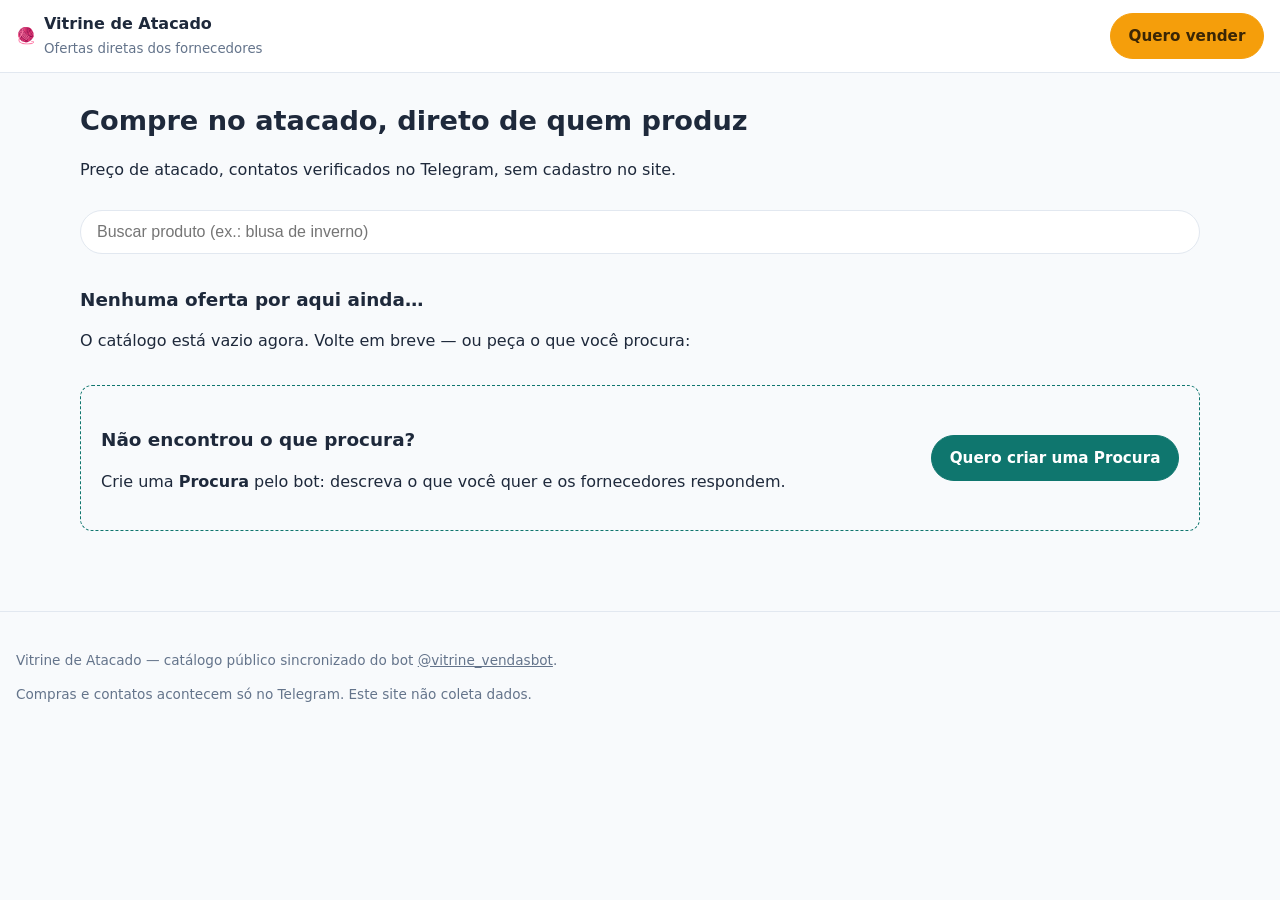
==== index.html @ 96c2c084 "vdv-vitrine: substitui site antigo pela Vitrine Web VDV (histórico antigo preservado)" ====
<!doctype html>
<html lang="pt-BR">
<head>
  <meta charset="utf-8">
  <meta name="viewport" content="width=device-width, initial-scale=1">
  <title>Vitrine de Atacado</title>
  <meta name="description" content="Vitrine pública de atacado: ofertas de malharia e confecção com preço de atacado, direto do fornecedor. Compre pelo Telegram.">
  <link rel="stylesheet" href="assets/css/vdv.css">
</head>
<body data-page="home">
  <header class="topbar">
    <div class="brand">
      <span class="logo" aria-hidden="true">🧶</span>
      <div>
        <strong>Vitrine de Atacado</strong>
        <small>Ofertas diretas dos fornecedores</small>
      </div>
    </div>
    <a class="btn btn-sell" data-deep-link="vender" href="#">Quero vender</a>
  </header>

  <main>
    <section class="hero">
      <h1>Compre no atacado, direto de quem produz</h1>
      <p>Preço de atacado, contatos verificados no Telegram, sem cadastro no site.</p>
      <div class="searchbar">
        <input id="search" type="search" placeholder="Buscar produto (ex.: blusa de inverno)"
               autocomplete="off" aria-label="Buscar produto">
      </div>
      <div id="categories" class="chips" aria-label="Categorias"></div>
    </section>

    <p id="status" class="status" role="status"></p>

    <section id="results" hidden>
      <h2 id="results-title">Resultado da busca</h2>
      <div id="results-grid" class="grid"></div>
      <button id="clear-search" class="btn btn-ghost" hidden>Limpar busca</button>
    </section>

    <section id="section-pronta">
      <h2>⚡ Pronta entrega</h2>
      <div class="grid" data-slot="pronta"></div>
    </section>

    <section id="section-novidades">
      <h2>Novidades</h2>
      <div class="grid" id="grid-recent"></div>
    </section>

    <section id="section-empty" hidden>
      <h2>Nenhuma oferta por aqui ainda…</h2>
      <p>O catálogo está vazio agora. Volte em breve — ou peça o que você procura:</p>
    </section>

    <section class="cta-procura">
      <div>
        <h2>Não encontrou o que procura?</h2>
        <p>Crie uma <strong>Procura</strong> pelo bot: descreva o que você quer e os fornecedores respondem.</p>
      </div>
      <a class="btn btn-primary" data-deep-link="procura" href="#">Quero criar uma Procura</a>
    </section>
  </main>

  <footer>
    <p>Vitrine de Atacado — catálogo público sincronizado do bot <a data-deep-link="home" href="#">@vitrine_vendasbot</a>.</p>
    <p>Compras e contatos acontecem só no Telegram. Este site não coleta dados.</p>
  </footer>

  <script src="assets/js/app.js"></script>
</body>
</html>
---- assets/css/vdv.css ----
/* Vitrine de Atacado — tokens e estilos (mobile-first, sem framework) */
:root {
  --vdv-primary: #0f766e;        /* teal profundo — atacado/malharia */
  --vdv-primary-dark: #115e59;
  --vdv-accent: #f59e0b;         /* âmbar — CTA vender/alerta */
  --vdv-bg: #f8fafc;
  --vdv-surface: #ffffff;
  --vdv-text: #1e293b;
  --vdv-text-muted: #64748b;
  --vdv-border: #e2e8f0;
  --vdv-danger: #b91c1c;
  --radius: 12px;
  --shadow: 0 1px 3px rgba(15, 23, 42, .08);
}
@media (prefers-color-scheme: dark) {
  :root {
    --vdv-bg: #0f172a;
    --vdv-surface: #1e293b;
    --vdv-text: #e2e8f0;
    --vdv-text-muted: #94a3b8;
    --vdv-border: #334155;
  }
}
* { box-sizing: border-box; }
body {
  margin: 0;
  font-family: system-ui, -apple-system, "Segoe UI", Roboto, sans-serif;
  background: var(--vdv-bg);
  color: var(--vdv-text);
  font-size: 16px;
  line-height: 1.5;
}

.topbar {
  display: flex; align-items: center; justify-content: space-between; gap: .5rem;
  padding: .75rem 1rem;
  background: var(--vdv-surface);
  border-bottom: 1px solid var(--vdv-border);
  position: sticky; top: 0; z-index: 10;
}
.brand { display: flex; align-items: center; gap: .5rem; }
.brand strong { display: block; font-size: 1rem; }
.brand small { color: var(--vdv-text-muted); }

main { max-width: 72rem; margin: 0 auto; padding: 1rem; }

h1 { font-size: 1.35rem; margin: .25rem 0; }
h2 { font-size: 1.15rem; margin: 1.25rem 0 .75rem; }

.searchbar input {
  width: 100%; box-sizing: border-box;
  padding: .75rem 1rem; font-size: 1rem;
  border: 1px solid var(--vdv-border); border-radius: 999px;
  background: var(--vdv-surface); color: inherit; margin-top: .75rem;
}

.chips { display: flex; flex-wrap: wrap; gap: .5rem; margin: .75rem 0; }
.chip {
  border: 1px solid var(--vdv-border); border-radius: 999px;
  padding: .3rem .8rem; font-size: .85rem; cursor: pointer;
  background: var(--vdv-surface); color: inherit;
}
.chip[aria-pressed="true"] { background: var(--vdv-primary); border-color: var(--vdv-primary); color: #fff; }

.status { color: var(--vdv-text-muted); }

.grid {
  display: grid; gap: 1rem;
  grid-template-columns: repeat(auto-fill, minmax(160px, 1fr));
}

.card {
  background: var(--vdv-surface); border: 1px solid var(--vdv-border);
  border-radius: var(--radius); overflow: hidden;
  display: flex; flex-direction: column; text-decoration: none; color: inherit;
}
.card img {
  width: 100%; aspect-ratio: 1 / 1; object-fit: cover; display: block;
  background: var(--vdv-bg);
}
.card-body { padding: .6rem .75rem .8rem; display: flex; flex-direction: column; gap: .25rem; flex: 1; }
.card-title { font-size: .92rem; font-weight: 600; margin: 0; }
.card-meta { font-size: .8rem; color: var(--vdv-text-muted); }
.card-price { font-size: 1.05rem; font-weight: 700; color: var(--vdv-primary); margin-top: auto; }
.badge {
  display: inline-block; border-radius: 6px; padding: .1rem .45rem;
  font-size: .72rem; font-weight: 600;
  background: #e0f2f1; color: var(--vdv-primary);
}
.badge-warn { background: #fef3c7; color: #92400e; }

.btn {
  display: inline-block; padding: .65rem 1.1rem; border-radius: 999px;
  font-weight: 600; font-size: .95rem; text-decoration: none; text-align: center;
  border: 1px solid var(--vdv-border); cursor: pointer; background: var(--vdv-surface);
  color: inherit;
}
.btn-primary { background: var(--vdv-primary); border-color: var(--vdv-primary); color: #fff; }
.btn-sell { background: var(--vdv-accent); border-color: var(--vdv-accent); color: #3b2605; }
.btn-ghost { background: transparent; }
.btn-cta {
  display: block; text-align: center; font-size: 1.05rem; padding: 1rem;
  margin-top: 1.25rem;
}

.hero { padding: .5rem 0 0; }

.cta-procura {
  margin: 2rem 0; padding: 1.25rem;
  border: 1px dashed var(--vdv-primary); border-radius: var(--radius);
  display: flex; flex-direction: column; gap: .75rem;
}

footer {
  padding: 1.5rem 1rem; color: var(--vdv-text-muted); font-size: .85rem;
  border-top: 1px solid var(--vdv-border); margin-top: 2rem;
}
footer a { color: inherit; }

/* Página de produto */
.prod-photo {
  width: 100%; max-width: 32rem; margin: 0 auto;
  border-radius: var(--radius); background: var(--vdv-surface);
  border: 1px solid var(--vdv-border);
  aspect-ratio: 1 / 1; object-fit: cover; display: block;
}
.prod-title { font-size: 1.3rem; margin: .75rem 0 .25rem; }
.prod-price { font-size: 1.6rem; font-weight: 800; color: var(--vdv-primary); margin: 0; }
.prod-facts { list-style: none; padding: 0; margin: .75rem 0; color: var(--vdv-text-muted); font-size: .92rem; }
.prod-facts li { margin: .2rem 0; }
.prod-desc { white-space: pre-wrap; }
.prod-seller { font-size: .9rem; color: var(--vdv-text-muted); margin: .25rem 0 0; }

@media (min-width: 720px) {
  .hero h1 { font-size: 1.7rem; }
  .cta-procura { flex-direction: row; align-items: center; justify-content: space-between; }
  .prod-photo { max-width: 26rem; }
}
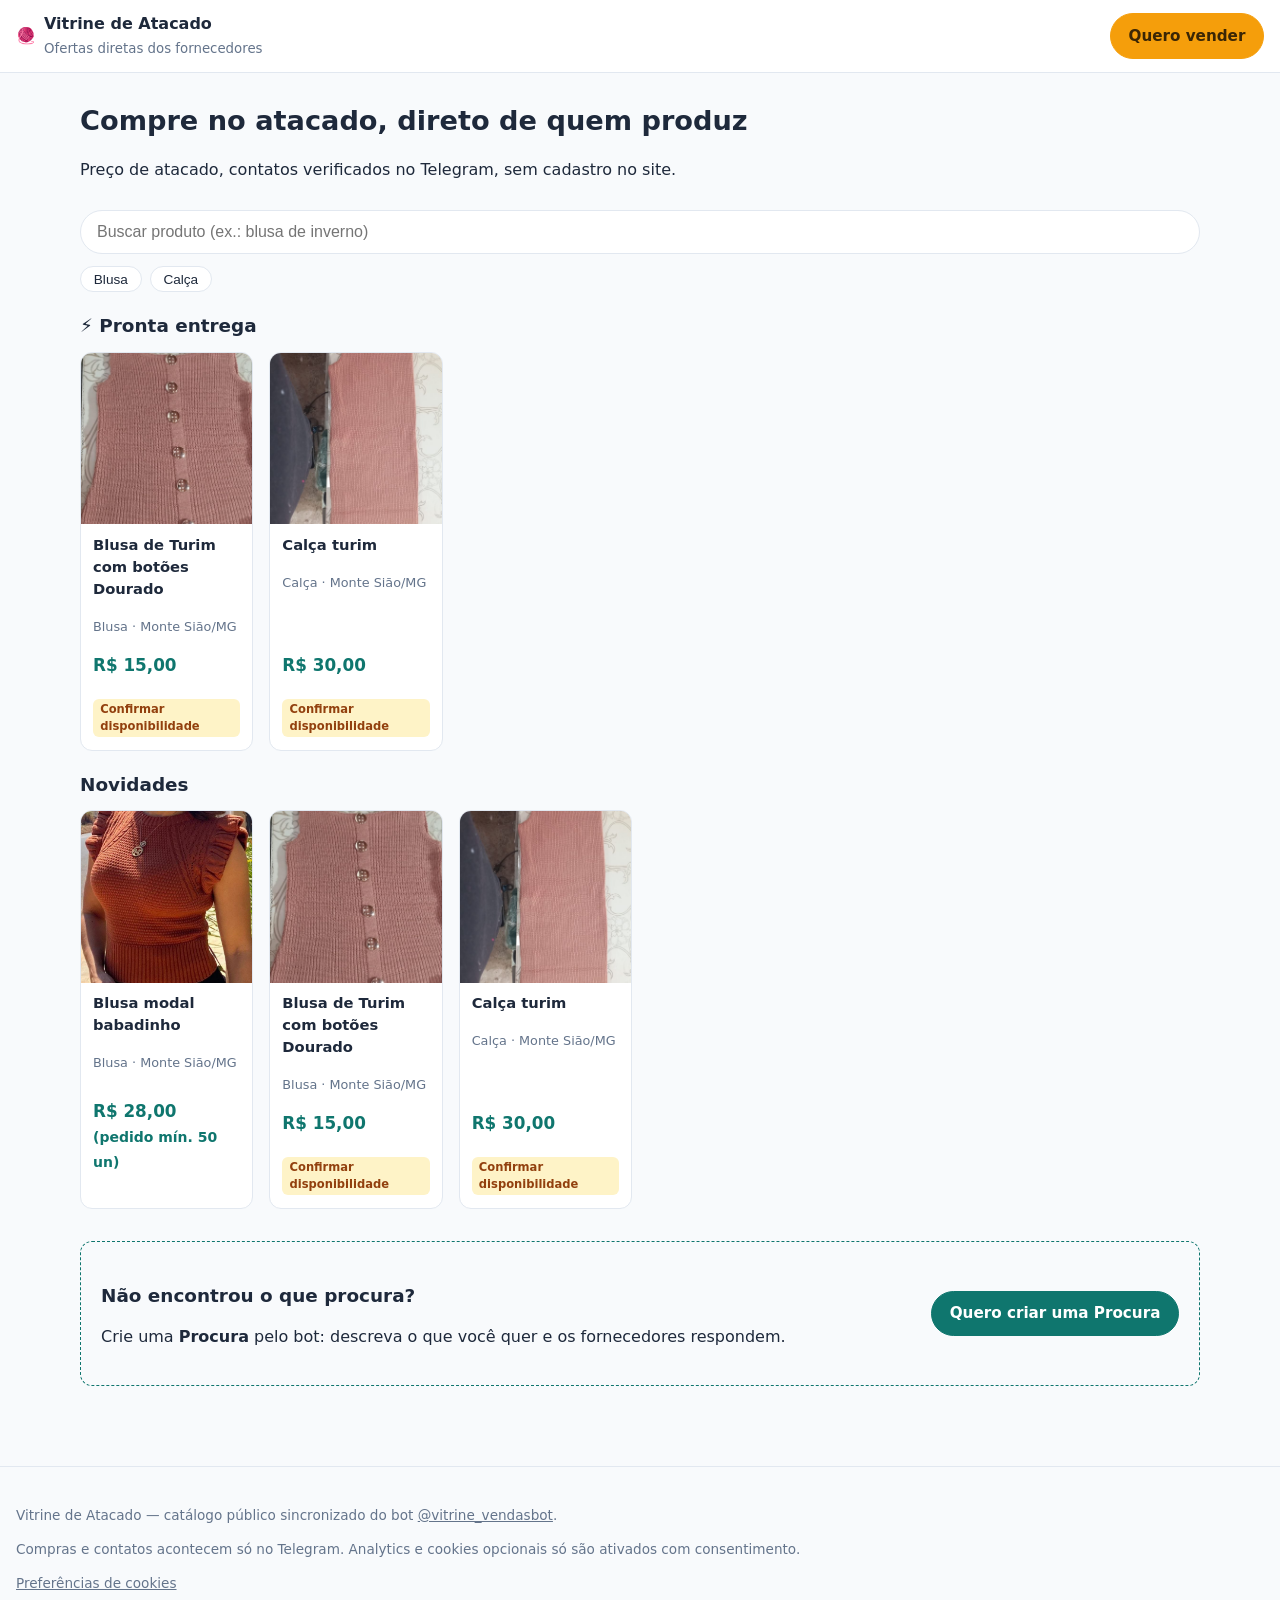
==== commit 76f09530: "vdv-vitrine: consentimento de cookies (TermsFeed) + Google Analytics G-P22B9BLHBR + eventos clique_t" ====
--- a/index.html
+++ b/index.html
@@ -5,6 +5,66 @@
   <meta name="viewport" content="width=device-width, initial-scale=1">
   <title>Vitrine de Atacado</title>
   <meta name="description" content="Vitrine pública de atacado: ofertas de malharia e confecção com preço de atacado, direto do fornecedor. Compre pelo Telegram.">
+  <meta name="robots" content="index,follow">
+  <script>
+    window.dataLayer = window.dataLayer || [];
+    function gtag(){ dataLayer.push(arguments); }
+
+    gtag('consent', 'default', {
+      'ad_storage': 'denied',
+      'ad_user_data': 'denied',
+      'ad_personalization': 'denied',
+      'analytics_storage': 'denied',
+      'wait_for_update': 500
+    });
+  </script>
+  <script async src="https://www.googletagmanager.com/gtag/js?id=G-P22B9BLHBR"></script>
+  <script>
+    gtag('js', new Date());
+    gtag('config', 'G-P22B9BLHBR', {
+      'anonymize_ip': true
+    });
+  </script>
+  <script
+    type="text/javascript"
+    src="https://www.termsfeed.com/public/cookie-consent/4.2.0/cookie-consent.js"
+    charset="UTF-8"></script>
+  <script type="text/javascript" charset="UTF-8">
+    document.addEventListener('DOMContentLoaded', function () {
+      if (!window.cookieconsent || !window.cookieconsent.run) return;
+      cookieconsent.run({
+        "notice_banner_type": "simple",
+        "consent_type": "express",
+        "palette": "dark",
+        "language": "pt",
+        "website_name": "VDV — Vitrine de Vendas",
+        "open_preferences_center_selector": "#open_preferences_center",
+        "page_load_consent_levels": ["strictly-necessary"],
+        "notice_banner_reject_button_hide": false,
+        "preferences_center_close_button_hide": false,
+        "page_refresh_confirmation_buttons": false,
+        "callbacks": {
+          "scripts_specific_loaded": function(level) {
+            switch(level) {
+              case 'tracking':
+                gtag('consent', 'update', {
+                  'analytics_storage': 'granted'
+                });
+                break;
+              case 'targeting':
+                gtag('consent', 'update', {
+                  'ad_storage': 'granted',
+                  'ad_user_data': 'granted',
+                  'ad_personalization': 'granted'
+                });
+                break;
+            }
+          }
+        },
+        "callbacks_force": true
+      });
+    });
+  </script>
   <link rel="stylesheet" href="assets/css/vdv.css">
 </head>
 <body data-page="home">
@@ -16,7 +76,7 @@
         <small>Ofertas diretas dos fornecedores</small>
       </div>
     </div>
-    <a class="btn btn-sell" data-deep-link="vender" href="#">Quero vender</a>
+    <a class="btn btn-sell" data-deep-link="vender" data-ga-origin="cta_topo_vender" href="#">Quero vender</a>
   </header>
 
   <main>
@@ -58,15 +118,19 @@
         <h2>Não encontrou o que procura?</h2>
         <p>Crie uma <strong>Procura</strong> pelo bot: descreva o que você quer e os fornecedores respondem.</p>
       </div>
-      <a class="btn btn-primary" data-deep-link="procura" href="#">Quero criar uma Procura</a>
+      <a class="btn btn-primary" data-deep-link="procura" data-ga-origin="cta_home_procura" href="#">Quero criar uma Procura</a>
     </section>
   </main>
 
   <footer>
-    <p>Vitrine de Atacado — catálogo público sincronizado do bot <a data-deep-link="home" href="#">@vitrine_vendasbot</a>.</p>
-    <p>Compras e contatos acontecem só no Telegram. Este site não coleta dados.</p>
+    <p>Vitrine de Atacado — catálogo público sincronizado do bot <a data-deep-link="home" data-ga-origin="rodape_bot" href="#">@vitrine_vendasbot</a>.</p>
+    <p>Compras e contatos acontecem só no Telegram. Analytics e cookies opcionais só são ativados com consentimento.</p>
+    <p><a href="#" id="open_preferences_center">Preferências de cookies</a></p>
   </footer>
 
   <script src="assets/js/app.js"></script>
+  <noscript>
+    Gerenciamento de consentimento de cookies por <a href="https://www.termsfeed.com/">TermsFeed</a>.
+  </noscript>
 </body>
-</html>+</html>
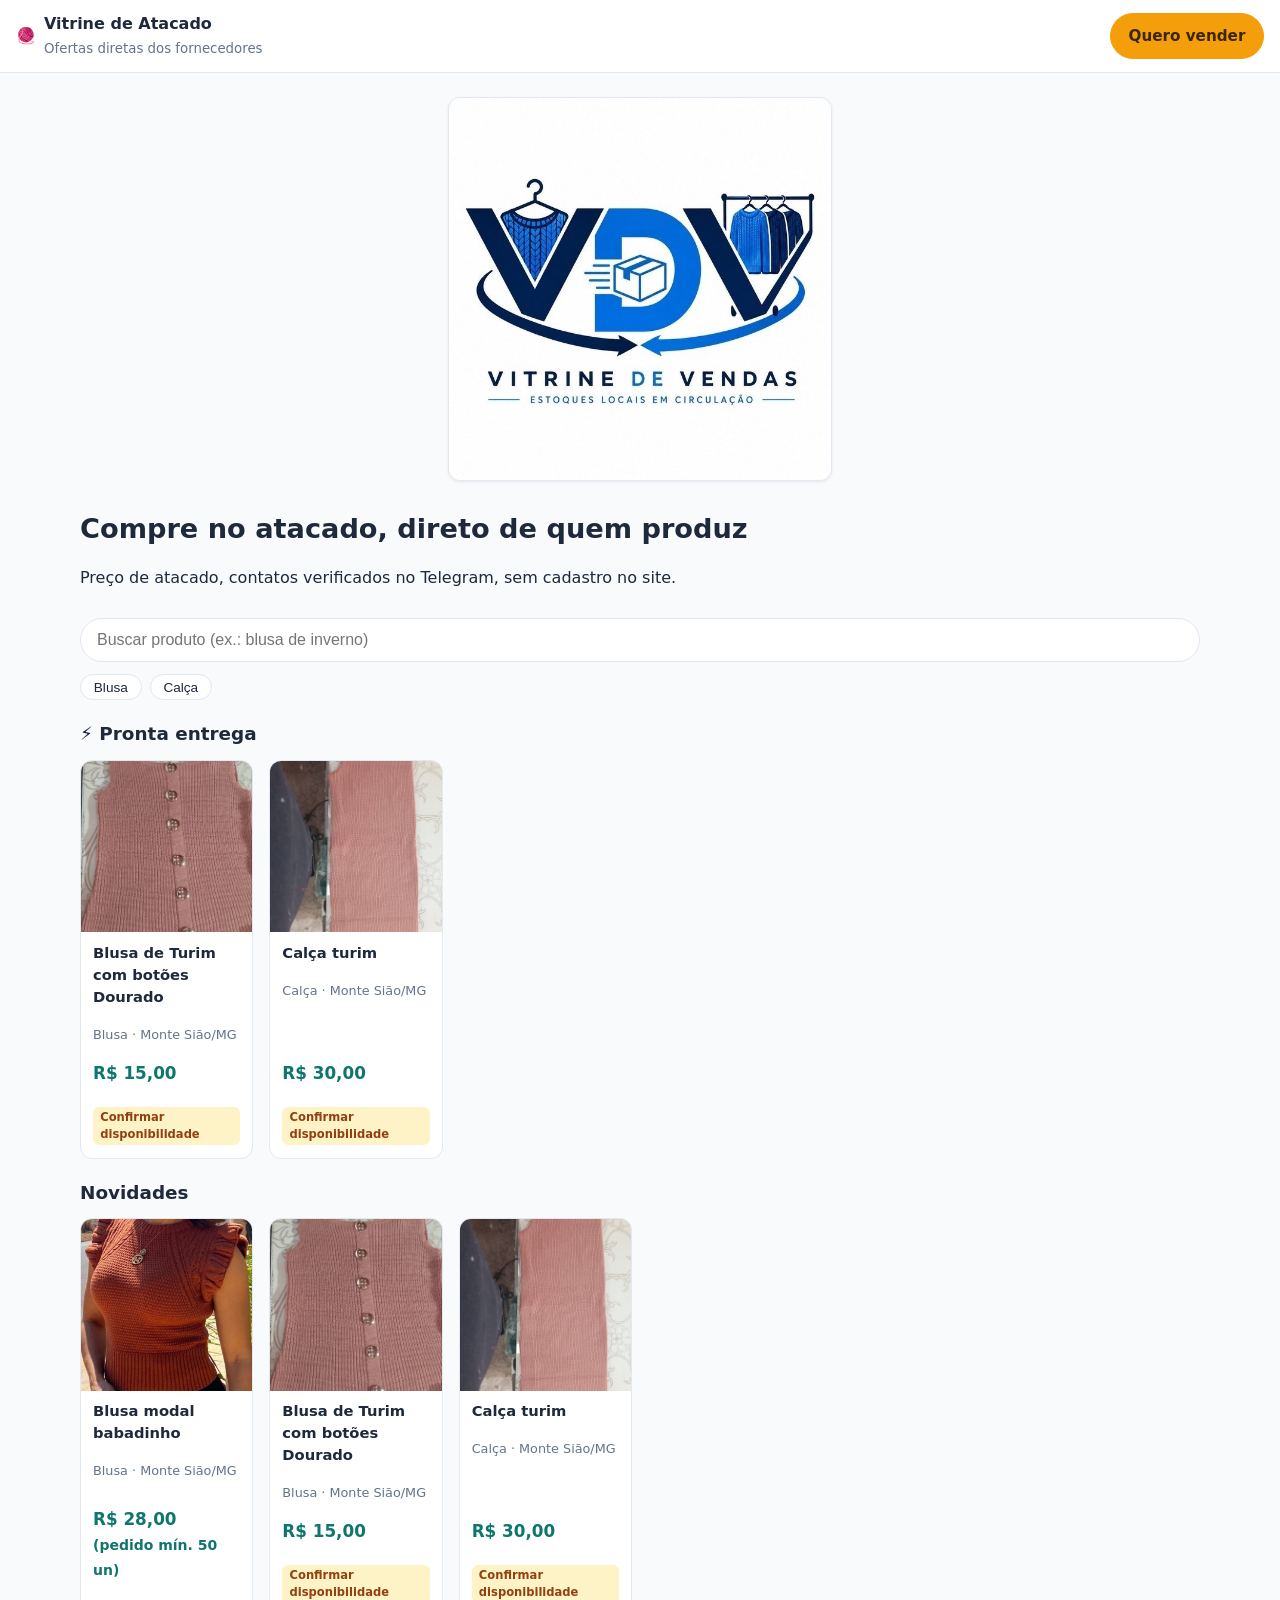
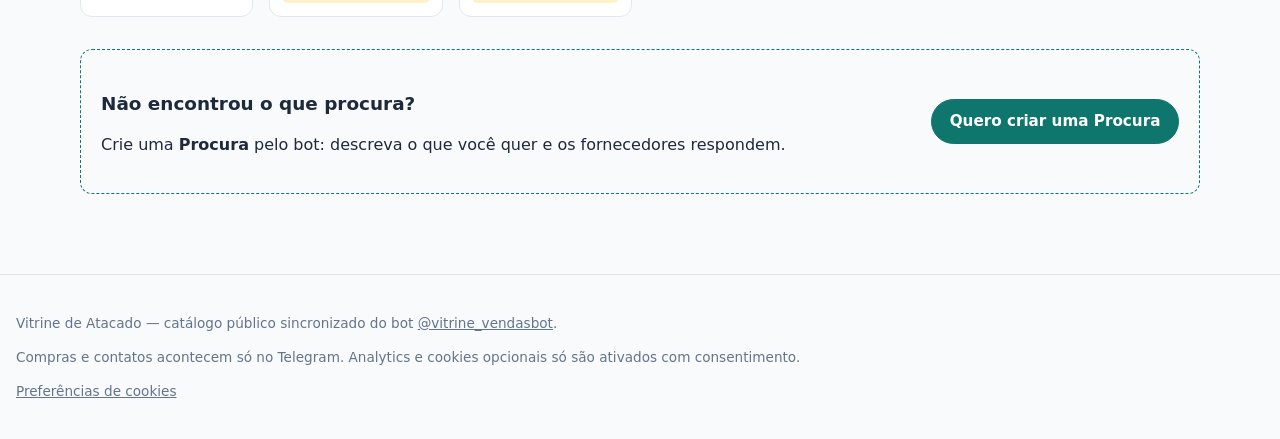
==== commit d44fbfa0: "vdv: banner responsivo da arte oficial + preview de compartilhamento (VDV-20260831-05) Banner da hom" ====
--- a/index.html
+++ b/index.html
@@ -6,6 +6,14 @@
   <title>Vitrine de Atacado</title>
   <meta name="description" content="Vitrine pública de atacado: ofertas de malharia e confecção com preço de atacado, direto do fornecedor. Compre pelo Telegram.">
   <meta name="robots" content="index,follow">
+  <meta property="og:type" content="website">
+  <meta property="og:site_name" content="VDV — Vitrine de Vendas">
+  <meta property="og:url" content="https://alisonlimao.github.io/_vendas_/">
+  <meta property="og:image" content="https://alisonlimao.github.io/_vendas_/assets/vdv-banner-share-1200x630.jpg">
+  <meta property="og:image:width" content="1200">
+  <meta property="og:image:height" content="630">
+  <meta property="og:image:alt" content="VDV — Vitrine de Vendas. Estoques locais em circulação.">
+  <meta name="twitter:card" content="summary_large_image">
   <script>
     window.dataLayer = window.dataLayer || [];
     function gtag(){ dataLayer.push(arguments); }
@@ -80,6 +88,11 @@
   </header>
 
   <main>
+    <!-- Banner da arte oficial do VDV (VDV-20260831-05) -->
+    <section class="hero-banner">
+      <img src="assets/vdv-banner.jpg" alt="VDV — Vitrine de Vendas. Estoques locais em circulação" width="664" height="643">
+    </section>
+
     <section class="hero">
       <h1>Compre no atacado, direto de quem produz</h1>
       <p>Preço de atacado, contatos verificados no Telegram, sem cadastro no site.</p>
--- a/assets/css/vdv.css
+++ b/assets/css/vdv.css
@@ -105,6 +105,15 @@
 
 .hero { padding: .5rem 0 0; }
 
+/* Banner da arte oficial (VDV-20260831-05) — responsivo; fundo branco vira
+   card no tema escuro (a arte tem fundo claro). */
+.hero-banner { display: flex; justify-content: center; margin: .5rem 0 1rem; }
+.hero-banner img {
+  width: 100%; max-width: 24rem; height: auto;
+  border-radius: var(--radius); background: #fff;
+  border: 1px solid var(--vdv-border); box-shadow: var(--shadow);
+}
+
 .cta-procura {
   margin: 2rem 0; padding: 1.25rem;
   border: 1px dashed var(--vdv-primary); border-radius: var(--radius);
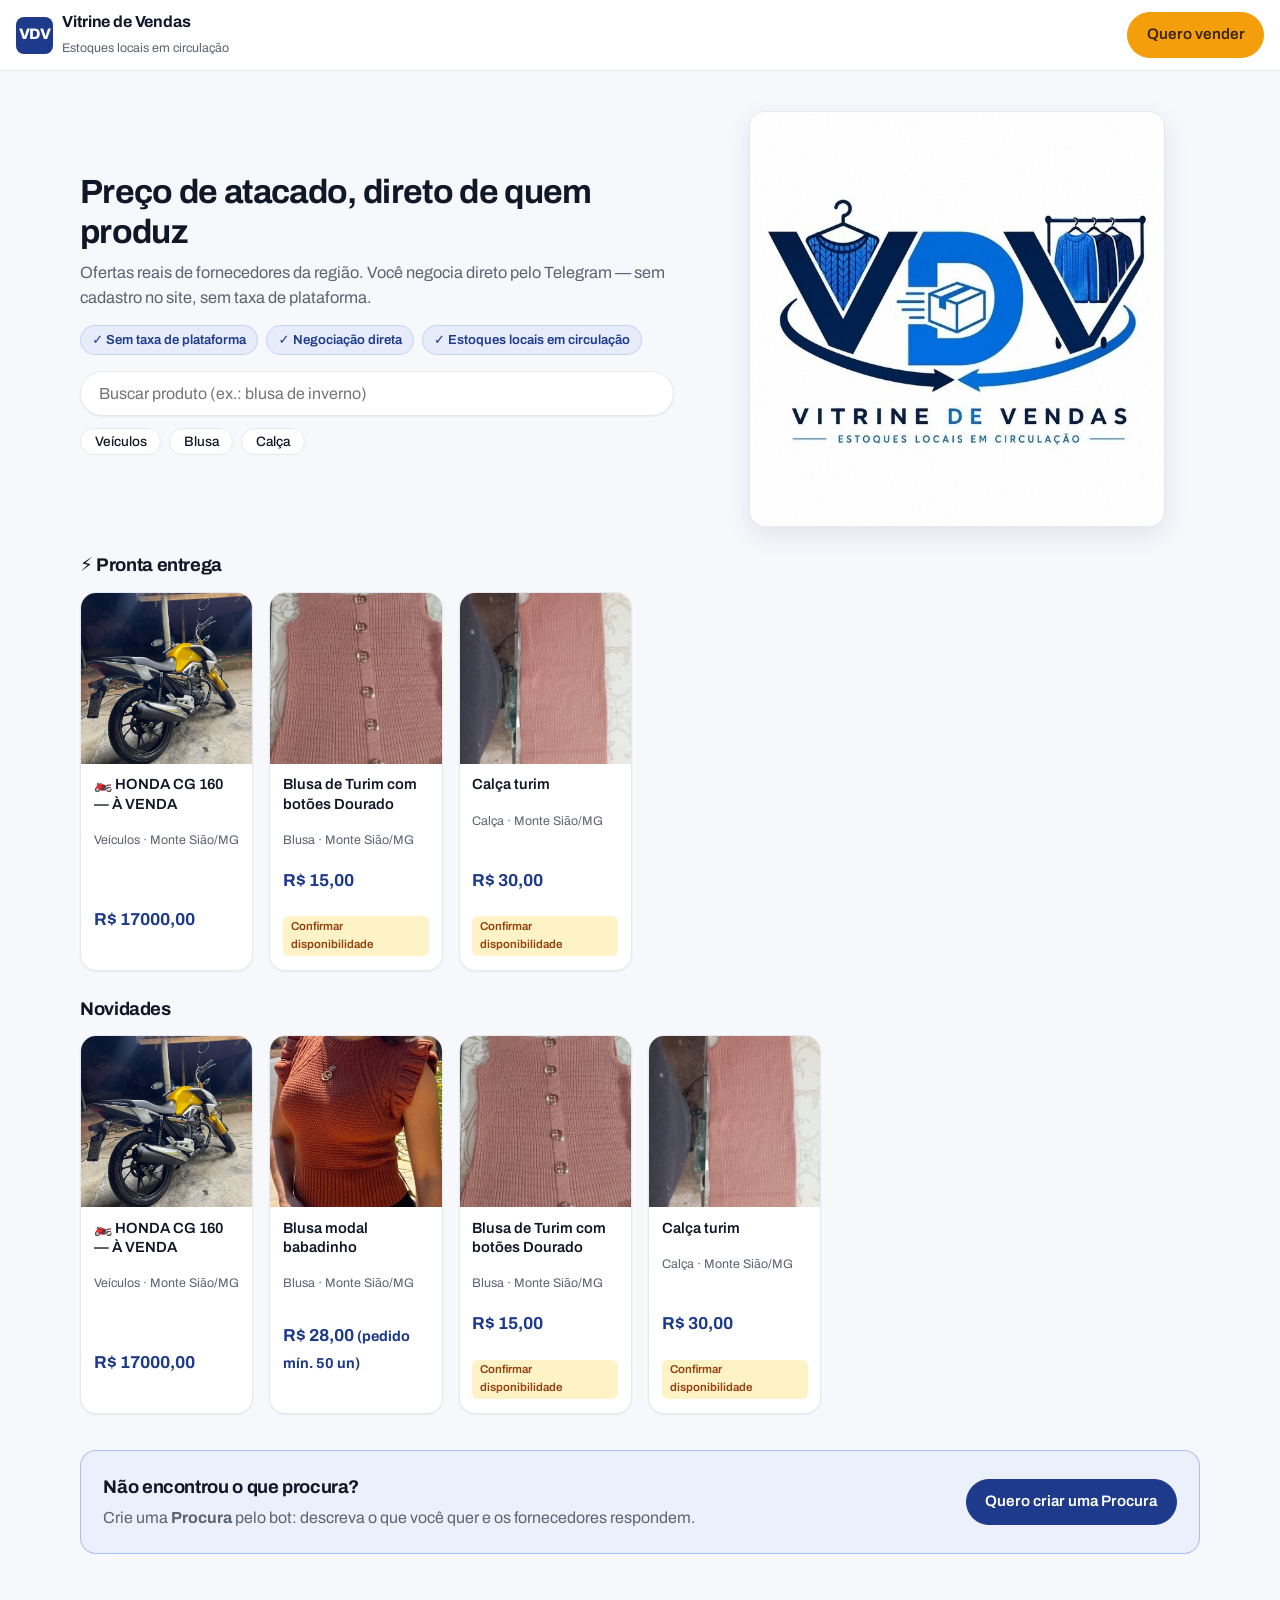
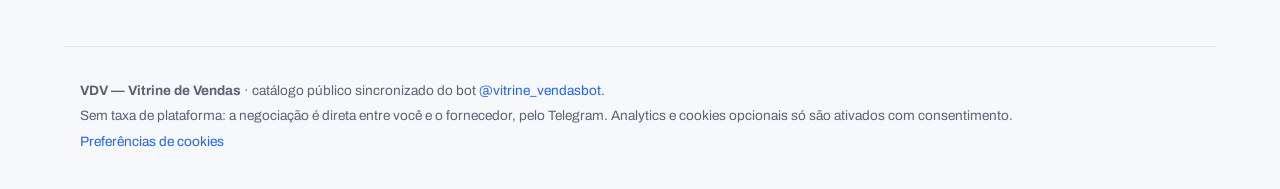
==== commit d186f90f: "catálogo: 4 produto(s) — 2026-09-02 00:05 UTC" ====
--- a/index.html
+++ b/index.html
@@ -17,6 +17,18 @@
   <script>
     window.dataLayer = window.dataLayer || [];
     function gtag(){ dataLayer.push(arguments); }
+    function vdvGrantAnalyticsAndTrackPage() {
+      gtag('consent', 'update', {
+        'analytics_storage': 'granted'
+      });
+      if (window.__vdvAnalyticsPageTrackedAfterConsent) return;
+      window.__vdvAnalyticsPageTrackedAfterConsent = true;
+      gtag('event', 'page_view', {
+        page_title: document.title,
+        page_location: window.location.href,
+        page_path: window.location.pathname + window.location.search
+      });
+    }
 
     gtag('consent', 'default', {
       'ad_storage': 'denied',
@@ -55,9 +67,7 @@
           "scripts_specific_loaded": function(level) {
             switch(level) {
               case 'tracking':
-                gtag('consent', 'update', {
-                  'analytics_storage': 'granted'
-                });
+                vdvGrantAnalyticsAndTrackPage();
                 break;
               case 'targeting':
                 gtag('consent', 'update', {
@@ -78,29 +88,35 @@
 <body data-page="home">
   <header class="topbar">
     <div class="brand">
-      <span class="logo" aria-hidden="true">🧶</span>
+      <span class="logo" aria-hidden="true">VDV</span>
       <div>
-        <strong>Vitrine de Atacado</strong>
-        <small>Ofertas diretas dos fornecedores</small>
+        <strong>Vitrine de Vendas</strong>
+        <small>Estoques locais em circulação</small>
       </div>
     </div>
     <a class="btn btn-sell" data-deep-link="vender" data-ga-origin="cta_topo_vender" href="#">Quero vender</a>
   </header>
 
   <main>
-    <!-- Banner da arte oficial do VDV (VDV-20260831-05) -->
-    <section class="hero-banner">
-      <img src="assets/vdv-banner.jpg" alt="VDV — Vitrine de Vendas. Estoques locais em circulação" width="664" height="643">
-    </section>
-
     <section class="hero">
-      <h1>Compre no atacado, direto de quem produz</h1>
-      <p>Preço de atacado, contatos verificados no Telegram, sem cadastro no site.</p>
-      <div class="searchbar">
-        <input id="search" type="search" placeholder="Buscar produto (ex.: blusa de inverno)"
-               autocomplete="off" aria-label="Buscar produto">
+      <div class="hero-copy">
+        <h1>Preço de atacado, direto de quem produz</h1>
+        <p>Ofertas reais de fornecedores da região. Você negocia direto pelo Telegram — sem cadastro no site, sem taxa de plataforma.</p>
+        <ul class="trust-row" aria-label="Por que confiar">
+          <li>✓ Sem taxa de plataforma</li>
+          <li>✓ Negociação direta</li>
+          <li>✓ Estoques locais em circulação</li>
+        </ul>
+        <div class="searchbar">
+          <input id="search" type="search" placeholder="Buscar produto (ex.: blusa de inverno)"
+                 autocomplete="off" aria-label="Buscar produto">
+        </div>
+        <div id="categories" class="chips" aria-label="Categorias"></div>
       </div>
-      <div id="categories" class="chips" aria-label="Categorias"></div>
+      <!-- Banner da arte oficial do VDV (VDV-20260831-05) -->
+      <div class="hero-banner">
+        <img src="assets/vdv-banner.jpg" alt="VDV — Vitrine de Vendas. Estoques locais em circulação" width="664" height="643">
+      </div>
     </section>
 
     <p id="status" class="status" role="status"></p>
@@ -136,8 +152,8 @@
   </main>
 
   <footer>
-    <p>Vitrine de Atacado — catálogo público sincronizado do bot <a data-deep-link="home" data-ga-origin="rodape_bot" href="#">@vitrine_vendasbot</a>.</p>
-    <p>Compras e contatos acontecem só no Telegram. Analytics e cookies opcionais só são ativados com consentimento.</p>
+    <p><strong>VDV — Vitrine de Vendas</strong> · catálogo público sincronizado do bot <a data-deep-link="home" data-ga-origin="rodape_bot" href="#">@vitrine_vendasbot</a>.</p>
+    <p>Sem taxa de plataforma: a negociação é direta entre você e o fornecedor, pelo Telegram. Analytics e cookies opcionais só são ativados com consentimento.</p>
     <p><a href="#" id="open_preferences_center">Preferências de cookies</a></p>
   </footer>
 
--- a/assets/css/vdv.css
+++ b/assets/css/vdv.css
@@ -1,69 +1,132 @@
-/* Vitrine de Atacado — tokens e estilos (mobile-first, sem framework) */
+/* VDV — Vitrine de Vendas — identidade visual (mobile-first, sem framework)
+ * Paleta: azul da marca oficial VDV (marinho + azul real) — redesign VDV-20260901-07.
+ * Tipografia: Archivo (variable, self-hosted, licença OFL em assets/fonts/OFL.txt). */
+
+@font-face {
+  font-family: "Archivo";
+  font-style: normal;
+  font-weight: 100 900;
+  font-display: swap;
+  src: url("../fonts/archivo-var.woff2") format("woff2");
+}
+
 :root {
-  --vdv-primary: #0f766e;        /* teal profundo — atacado/malharia */
-  --vdv-primary-dark: #115e59;
-  --vdv-accent: #f59e0b;         /* âmbar — CTA vender/alerta */
-  --vdv-bg: #f8fafc;
+  --vdv-primary: #1e3a8a;        /* marinho da logo VDV */
+  --vdv-primary-dark: #172554;
+  --vdv-accent: #2563eb;         /* azul real — links e detalhes */
+  --vdv-cta: #f59e0b;            /* âmbar — só no CTA "Quero vender" */
+  --vdv-bg: #f7f8fb;
   --vdv-surface: #ffffff;
-  --vdv-text: #1e293b;
-  --vdv-text-muted: #64748b;
-  --vdv-border: #e2e8f0;
+  --vdv-text: #101828;
+  --vdv-text-muted: #5b6472;
+  --vdv-border: #e5e9f0;
   --vdv-danger: #b91c1c;
-  --radius: 12px;
-  --shadow: 0 1px 3px rgba(15, 23, 42, .08);
+  --radius: 10px;
+  --radius-lg: 16px;
+  --shadow: 0 1px 2px rgba(16, 24, 40, .06);
+  --shadow-lift: 0 8px 24px rgba(30, 58, 138, .10);
+  --space: 1rem;
+  --font: "Archivo", system-ui, -apple-system, "Segoe UI", Roboto, sans-serif;
 }
 @media (prefers-color-scheme: dark) {
   :root {
-    --vdv-bg: #0f172a;
-    --vdv-surface: #1e293b;
-    --vdv-text: #e2e8f0;
+    --vdv-bg: #0b1120;
+    --vdv-surface: #151d31;
+    --vdv-text: #e5e9f0;
     --vdv-text-muted: #94a3b8;
-    --vdv-border: #334155;
+    --vdv-border: #2a3550;
   }
 }
 * { box-sizing: border-box; }
 body {
   margin: 0;
-  font-family: system-ui, -apple-system, "Segoe UI", Roboto, sans-serif;
+  font-family: var(--font);
   background: var(--vdv-bg);
   color: var(--vdv-text);
   font-size: 16px;
-  line-height: 1.5;
-}
-
+  line-height: 1.55;
+  -webkit-font-smoothing: antialiased;
+}
+
+h1, h2 { font-weight: 700; letter-spacing: -0.02em; }
+
+/* ------------------------------------------------------------------ topbar */
 .topbar {
   display: flex; align-items: center; justify-content: space-between; gap: .5rem;
-  padding: .75rem 1rem;
+  padding: .65rem 1rem;
   background: var(--vdv-surface);
   border-bottom: 1px solid var(--vdv-border);
   position: sticky; top: 0; z-index: 10;
 }
-.brand { display: flex; align-items: center; gap: .5rem; }
-.brand strong { display: block; font-size: 1rem; }
-.brand small { color: var(--vdv-text-muted); }
+.brand { display: flex; align-items: center; gap: .6rem; min-width: 0; }
+.logo {
+  display: inline-flex; align-items: center; justify-content: center;
+  width: 2.3rem; height: 2.3rem; border-radius: 8px;
+  background: var(--vdv-primary); color: #fff;
+  font-weight: 800; font-size: .95rem; letter-spacing: -0.03em;
+}
+.brand strong { display: block; font-size: 1rem; font-weight: 700; letter-spacing: -0.01em; }
+.brand small { color: var(--vdv-text-muted); font-size: .78rem; }
 
 main { max-width: 72rem; margin: 0 auto; padding: 1rem; }
 
-h1 { font-size: 1.35rem; margin: .25rem 0; }
-h2 { font-size: 1.15rem; margin: 1.25rem 0 .75rem; }
+h1 { font-size: 1.5rem; margin: .25rem 0; }
+h2 { font-size: 1.15rem; margin: 1.5rem 0 .75rem; }
+
+/* -------------------------------------------------------------------- hero */
+.hero {
+  display: flex; flex-direction: column; gap: 1.25rem;
+  padding: .75rem 0 0;
+}
+.hero-copy h1 { font-size: 1.7rem; line-height: 1.2; margin: 0 0 .5rem; }
+.hero-copy > p { color: var(--vdv-text-muted); margin: 0 0 .9rem; font-size: 1.02rem; }
+.trust-row {
+  display: flex; flex-wrap: wrap; gap: .45rem .5rem;
+  margin: 0 0 .25rem; padding: 0; list-style: none;
+}
+.trust-row li {
+  display: inline-flex; align-items: center; gap: .3rem;
+  font-size: .82rem; font-weight: 600; color: var(--vdv-primary);
+  background: rgba(37, 99, 235, .08);
+  border: 1px solid rgba(37, 99, 235, .18);
+  border-radius: 999px; padding: .25rem .7rem;
+}
+@media (prefers-color-scheme: dark) {
+  .trust-row li { color: #93b4f8; background: rgba(37, 99, 235, .14); border-color: rgba(37, 99, 235, .35); }
+}
+
+/* Banner da arte oficial (VDV-20260831-05) — card com moldura coerente. */
+.hero-banner { display: flex; justify-content: center; margin: 0; }
+.hero-banner img {
+  width: 100%; max-width: 22rem; height: auto;
+  border-radius: var(--radius-lg); background: #fff;
+  border: 1px solid var(--vdv-border); box-shadow: var(--shadow-lift);
+}
 
 .searchbar input {
   width: 100%; box-sizing: border-box;
-  padding: .75rem 1rem; font-size: 1rem;
+  padding: .8rem 1.1rem; font-size: 1rem; font-family: inherit;
   border: 1px solid var(--vdv-border); border-radius: 999px;
   background: var(--vdv-surface); color: inherit; margin-top: .75rem;
-}
+  box-shadow: var(--shadow);
+}
+.searchbar input:focus { outline: 2px solid var(--vdv-accent); outline-offset: 1px; }
 
 .chips { display: flex; flex-wrap: wrap; gap: .5rem; margin: .75rem 0; }
 .chip {
   border: 1px solid var(--vdv-border); border-radius: 999px;
-  padding: .3rem .8rem; font-size: .85rem; cursor: pointer;
-  background: var(--vdv-surface); color: inherit;
-}
+  padding: .32rem .85rem; font-size: .85rem; font-weight: 500; cursor: pointer;
+  background: var(--vdv-surface); color: inherit; font-family: inherit;
+  transition: border-color .15s, background .15s;
+}
+.chip:hover { border-color: var(--vdv-accent); }
 .chip[aria-pressed="true"] { background: var(--vdv-primary); border-color: var(--vdv-primary); color: #fff; }
 
+:is(a, button, input, .chip):focus-visible { outline: 2px solid var(--vdv-accent); outline-offset: 2px; }
+
 .status { color: var(--vdv-text-muted); }
 
+/* -------------------------------------------------------------------- grid */
 .grid {
   display: grid; gap: 1rem;
   grid-template-columns: repeat(auto-fill, minmax(160px, 1fr));
@@ -71,77 +134,116 @@
 
 .card {
   background: var(--vdv-surface); border: 1px solid var(--vdv-border);
-  border-radius: var(--radius); overflow: hidden;
+  border-radius: var(--radius-lg); overflow: hidden;
   display: flex; flex-direction: column; text-decoration: none; color: inherit;
-}
+  box-shadow: var(--shadow);
+  transition: transform .15s ease, box-shadow .15s ease;
+}
+.card:hover { transform: translateY(-2px); box-shadow: var(--shadow-lift); }
 .card img {
   width: 100%; aspect-ratio: 1 / 1; object-fit: cover; display: block;
   background: var(--vdv-bg);
 }
-.card-body { padding: .6rem .75rem .8rem; display: flex; flex-direction: column; gap: .25rem; flex: 1; }
-.card-title { font-size: .92rem; font-weight: 600; margin: 0; }
-.card-meta { font-size: .8rem; color: var(--vdv-text-muted); }
-.card-price { font-size: 1.05rem; font-weight: 700; color: var(--vdv-primary); margin-top: auto; }
+.card-body { padding: .7rem .8rem .85rem; display: flex; flex-direction: column; gap: .3rem; flex: 1; }
+.card-title { font-size: .92rem; font-weight: 600; margin: 0; line-height: 1.3; }
+.card-meta { font-size: .78rem; color: var(--vdv-text-muted); }
+.card-price { font-size: 1.08rem; font-weight: 700; color: var(--vdv-primary); margin-top: auto; font-variant-numeric: tabular-nums; }
 .badge {
-  display: inline-block; border-radius: 6px; padding: .1rem .45rem;
+  display: inline-block; border-radius: 6px; padding: .12rem .5rem;
   font-size: .72rem; font-weight: 600;
-  background: #e0f2f1; color: var(--vdv-primary);
+  background: rgba(37, 99, 235, .1); color: var(--vdv-accent);
 }
 .badge-warn { background: #fef3c7; color: #92400e; }
-
+.badge-sale { background: #fce7f3; color: #9d174d; }
+@media (prefers-color-scheme: dark) {
+  .badge { background: rgba(37, 99, 235, .2); color: #93b4f8; }
+  .badge-warn { background: rgba(245, 158, 11, .18); color: #fcd34d; }
+  .badge-sale { background: rgba(219, 39, 119, .2); color: #f9a8d4; }
+}
+
+/* ------------------------------------------------------------------ botões */
 .btn {
-  display: inline-block; padding: .65rem 1.1rem; border-radius: 999px;
+  display: inline-block; padding: .65rem 1.15rem; border-radius: 999px;
   font-weight: 600; font-size: .95rem; text-decoration: none; text-align: center;
   border: 1px solid var(--vdv-border); cursor: pointer; background: var(--vdv-surface);
-  color: inherit;
-}
+  color: inherit; font-family: inherit;
+  transition: filter .15s, transform .15s;
+}
+.btn:hover { filter: brightness(1.05); }
 .btn-primary { background: var(--vdv-primary); border-color: var(--vdv-primary); color: #fff; }
-.btn-sell { background: var(--vdv-accent); border-color: var(--vdv-accent); color: #3b2605; }
+.btn-primary:hover { background: var(--vdv-primary-dark); filter: none; }
+.btn-sell { background: var(--vdv-cta); border-color: var(--vdv-cta); color: #3b2605; }
 .btn-ghost { background: transparent; }
 .btn-cta {
   display: block; text-align: center; font-size: 1.05rem; padding: 1rem;
   margin-top: 1.25rem;
 }
 
-.hero { padding: .5rem 0 0; }
-
-/* Banner da arte oficial (VDV-20260831-05) — responsivo; fundo branco vira
-   card no tema escuro (a arte tem fundo claro). */
-.hero-banner { display: flex; justify-content: center; margin: .5rem 0 1rem; }
-.hero-banner img {
-  width: 100%; max-width: 24rem; height: auto;
-  border-radius: var(--radius); background: #fff;
-  border: 1px solid var(--vdv-border); box-shadow: var(--shadow);
-}
-
 .cta-procura {
-  margin: 2rem 0; padding: 1.25rem;
-  border: 1px dashed var(--vdv-primary); border-radius: var(--radius);
+  margin: 2.25rem 0; padding: 1.4rem;
+  border: 1px solid rgba(37, 99, 235, .35);
+  background: rgba(37, 99, 235, .05);
+  border-radius: var(--radius-lg);
   display: flex; flex-direction: column; gap: .75rem;
 }
-
+@media (prefers-color-scheme: dark) {
+  .cta-procura { background: rgba(37, 99, 235, .1); }
+}
+.cta-procura h2 { margin: 0 0 .25rem; }
+.cta-procura p { margin: 0; color: var(--vdv-text-muted); }
+
+/* ------------------------------------------------------------------ footer */
 footer {
-  padding: 1.5rem 1rem; color: var(--vdv-text-muted); font-size: .85rem;
-  border-top: 1px solid var(--vdv-border); margin-top: 2rem;
-}
-footer a { color: inherit; }
-
-/* Página de produto */
+  padding: 1.75rem 1rem 2rem; color: var(--vdv-text-muted); font-size: .85rem;
+  border-top: 1px solid var(--vdv-border); margin-top: 2.5rem;
+  max-width: 72rem; margin-left: auto; margin-right: auto;
+}
+footer a { color: var(--vdv-accent); text-decoration: none; }
+footer a:hover { text-decoration: underline; }
+footer p { margin: .3rem 0; }
+
+/* ---------------------------------------------------------------- produto */
 .prod-photo {
   width: 100%; max-width: 32rem; margin: 0 auto;
-  border-radius: var(--radius); background: var(--vdv-surface);
-  border: 1px solid var(--vdv-border);
+  border-radius: var(--radius-lg); background: var(--vdv-surface);
+  border: 1px solid var(--vdv-border); box-shadow: var(--shadow-lift);
   aspect-ratio: 1 / 1; object-fit: cover; display: block;
 }
-.prod-title { font-size: 1.3rem; margin: .75rem 0 .25rem; }
-.prod-price { font-size: 1.6rem; font-weight: 800; color: var(--vdv-primary); margin: 0; }
-.prod-facts { list-style: none; padding: 0; margin: .75rem 0; color: var(--vdv-text-muted); font-size: .92rem; }
-.prod-facts li { margin: .2rem 0; }
+.prod-title { font-size: 1.35rem; margin: 1rem 0 .25rem; letter-spacing: -0.02em; }
+.prod-price { font-size: 1.7rem; font-weight: 800; color: var(--vdv-primary); margin: 0; font-variant-numeric: tabular-nums; }
+.prod-facts { list-style: none; padding: 0; margin: .8rem 0; color: var(--vdv-text-muted); font-size: .92rem; }
+.prod-facts li { margin: .22rem 0; }
 .prod-desc { white-space: pre-wrap; }
 .prod-seller { font-size: .9rem; color: var(--vdv-text-muted); margin: .25rem 0 0; }
+.share-row { margin: .75rem 0 0; }
+.share-row .btn { display: inline-block; }
+.prod-more { font-size: .95rem; margin: 1rem 0 0; }
+.prod-more a { color: var(--vdv-accent); font-weight: 700; text-decoration: none; }
+.prod-more a:hover { text-decoration: underline; }
+.prod-trust {
+  margin: 1.5rem 0 0; padding: .9rem 1rem;
+  border-left: 3px solid var(--vdv-primary); border-radius: 0 var(--radius) var(--radius) 0;
+  background: var(--vdv-surface); box-shadow: var(--shadow);
+  color: var(--vdv-text-muted); font-size: .88rem;
+}
+.back-link {
+  display: inline-block; margin: .5rem 0 .25rem;
+  color: var(--vdv-accent); font-weight: 600; font-size: .9rem; text-decoration: none;
+}
+.back-link:hover { text-decoration: underline; }
+
+/* Topbar compacta em telas estreitas (página de produto tem 3 elementos). */
+@media (max-width: 560px) {
+  .brand small { display: none; }
+  .topbar .btn { padding: .45rem .85rem; font-size: .85rem; }
+}
 
 @media (min-width: 720px) {
-  .hero h1 { font-size: 1.7rem; }
+  .hero { flex-direction: row; align-items: center; gap: 2.5rem; padding-top: 1.5rem; }
+  .hero-copy { flex: 1 1 55%; }
+  .hero-banner { flex: 1 1 45%; }
+  .hero-banner img { max-width: 26rem; }
+  .hero-copy h1 { font-size: 2.1rem; }
   .cta-procura { flex-direction: row; align-items: center; justify-content: space-between; }
   .prod-photo { max-width: 26rem; }
 }
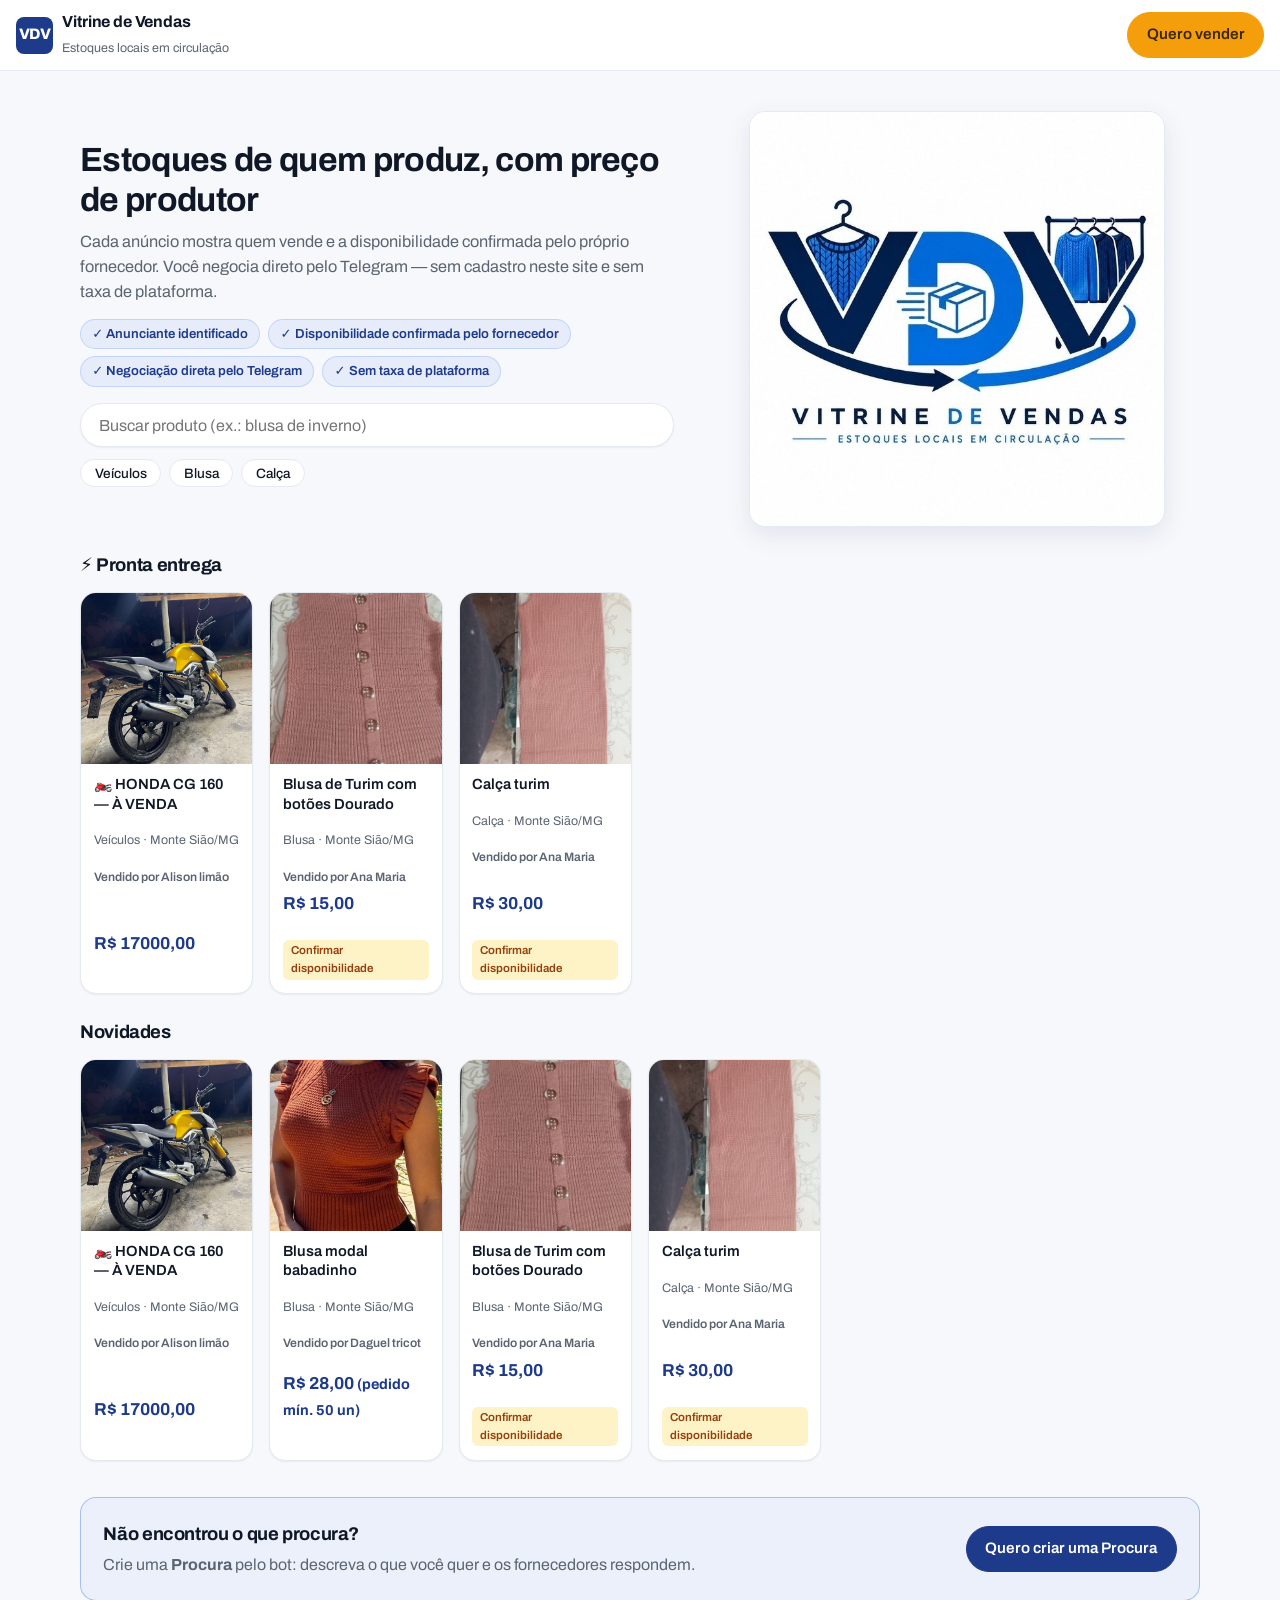
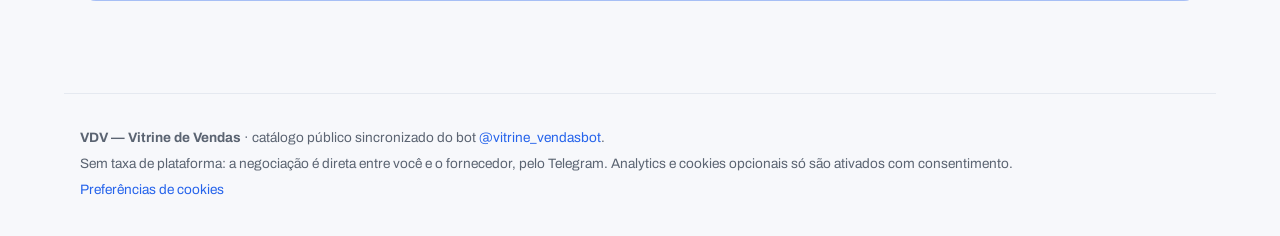
==== commit 433e8414: "confiança percebida (dobra 1): anunciante no card + hero factual + identidade no título (VDV-2026090" ====
--- a/index.html
+++ b/index.html
@@ -3,8 +3,8 @@
 <head>
   <meta charset="utf-8">
   <meta name="viewport" content="width=device-width, initial-scale=1">
-  <title>Vitrine de Atacado</title>
-  <meta name="description" content="Vitrine pública de atacado: ofertas de malharia e confecção com preço de atacado, direto do fornecedor. Compre pelo Telegram.">
+  <title>VDV — Vitrine de Vendas</title>
+  <meta name="description" content="Catálogo público de estoques de fornecedores locais, com anunciante identificado e disponibilidade confirmada. Negocie direto pelo Telegram — sem taxa de plataforma.">
   <meta name="robots" content="index,follow">
   <meta property="og:type" content="website">
   <meta property="og:site_name" content="VDV — Vitrine de Vendas">
@@ -100,12 +100,13 @@
   <main>
     <section class="hero">
       <div class="hero-copy">
-        <h1>Preço de atacado, direto de quem produz</h1>
-        <p>Ofertas reais de fornecedores da região. Você negocia direto pelo Telegram — sem cadastro no site, sem taxa de plataforma.</p>
+        <h1>Estoques de quem produz, com preço de produtor</h1>
+        <p>Cada anúncio mostra quem vende e a disponibilidade confirmada pelo próprio fornecedor. Você negocia direto pelo Telegram — sem cadastro neste site e sem taxa de plataforma.</p>
         <ul class="trust-row" aria-label="Por que confiar">
+          <li>✓ Anunciante identificado</li>
+          <li>✓ Disponibilidade confirmada pelo fornecedor</li>
+          <li>✓ Negociação direta pelo Telegram</li>
           <li>✓ Sem taxa de plataforma</li>
-          <li>✓ Negociação direta</li>
-          <li>✓ Estoques locais em circulação</li>
         </ul>
         <div class="searchbar">
           <input id="search" type="search" placeholder="Buscar produto (ex.: blusa de inverno)"
--- a/assets/css/vdv.css
+++ b/assets/css/vdv.css
@@ -147,6 +147,7 @@
 .card-body { padding: .7rem .8rem .85rem; display: flex; flex-direction: column; gap: .3rem; flex: 1; }
 .card-title { font-size: .92rem; font-weight: 600; margin: 0; line-height: 1.3; }
 .card-meta { font-size: .78rem; color: var(--vdv-text-muted); }
+.card-seller { font-size: .76rem; font-weight: 600; color: var(--vdv-text-muted); margin: 0; }
 .card-price { font-size: 1.08rem; font-weight: 700; color: var(--vdv-primary); margin-top: auto; font-variant-numeric: tabular-nums; }
 .badge {
   display: inline-block; border-radius: 6px; padding: .12rem .5rem;
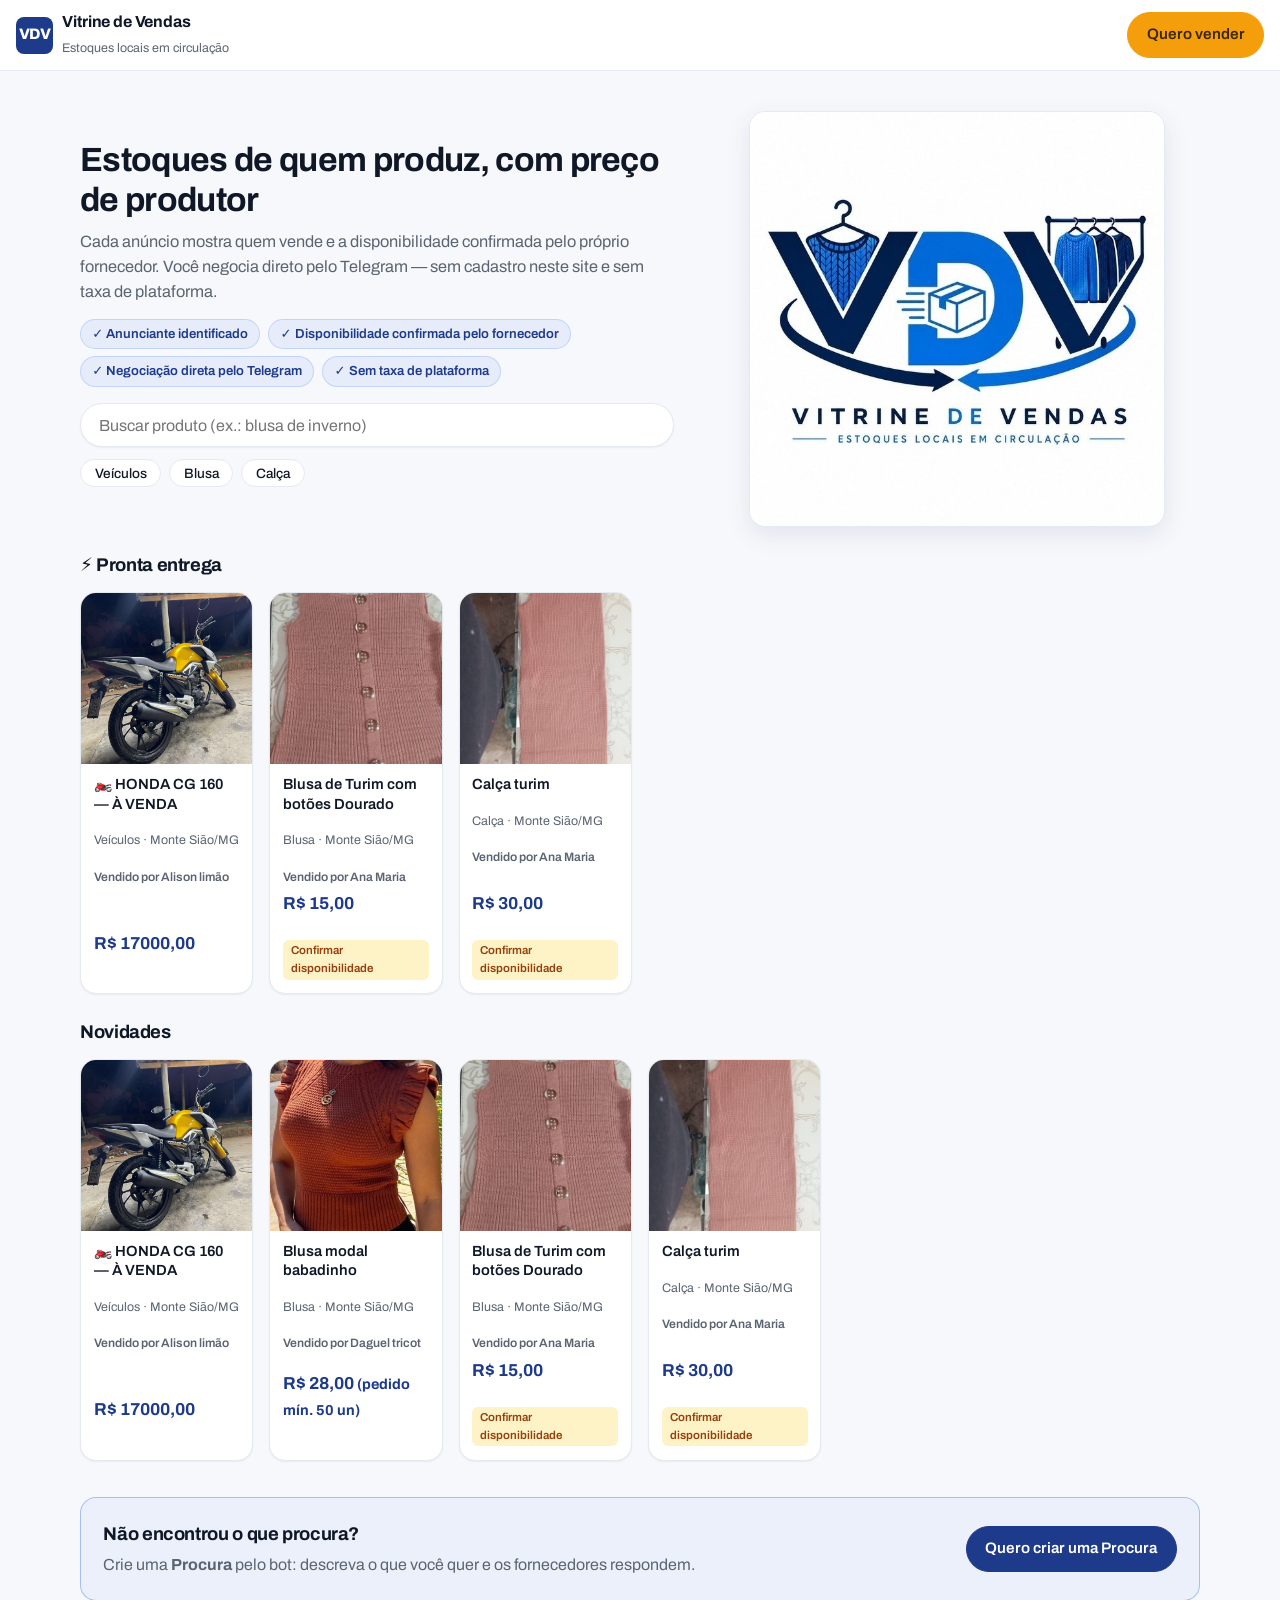
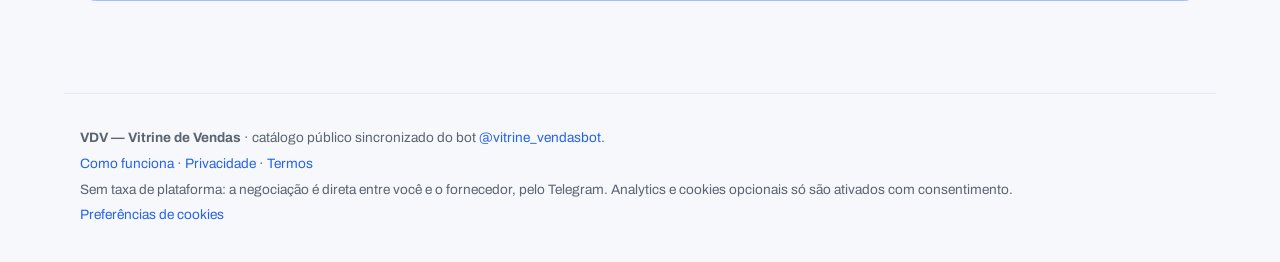
==== commit 1d71c452: "dobra 2: camada institucional (Como funciona/Privacidade/Termos) + SEO (canonical Home, robots.txt) " ====
--- a/index.html
+++ b/index.html
@@ -6,6 +6,7 @@
   <title>VDV — Vitrine de Vendas</title>
   <meta name="description" content="Catálogo público de estoques de fornecedores locais, com anunciante identificado e disponibilidade confirmada. Negocie direto pelo Telegram — sem taxa de plataforma.">
   <meta name="robots" content="index,follow">
+  <link rel="canonical" href="https://alisonlimao.github.io/_vendas_/">
   <meta property="og:type" content="website">
   <meta property="og:site_name" content="VDV — Vitrine de Vendas">
   <meta property="og:url" content="https://alisonlimao.github.io/_vendas_/">
@@ -154,6 +155,7 @@
 
   <footer>
     <p><strong>VDV — Vitrine de Vendas</strong> · catálogo público sincronizado do bot <a data-deep-link="home" data-ga-origin="rodape_bot" href="#">@vitrine_vendasbot</a>.</p>
+    <p><a href="como-funciona.html">Como funciona</a> · <a href="privacidade.html">Privacidade</a> · <a href="termos.html">Termos</a></p>
     <p>Sem taxa de plataforma: a negociação é direta entre você e o fornecedor, pelo Telegram. Analytics e cookies opcionais só são ativados com consentimento.</p>
     <p><a href="#" id="open_preferences_center">Preferências de cookies</a></p>
   </footer>
--- a/assets/css/vdv.css
+++ b/assets/css/vdv.css
@@ -148,6 +148,15 @@
 .card-title { font-size: .92rem; font-weight: 600; margin: 0; line-height: 1.3; }
 .card-meta { font-size: .78rem; color: var(--vdv-text-muted); }
 .card-seller { font-size: .76rem; font-weight: 600; color: var(--vdv-text-muted); margin: 0; }
+
+/* ------------------------------------------------- páginas institucionais */
+.prose { max-width: 44rem; }
+.prose h1 { font-size: 1.55rem; margin: .5rem 0 .75rem; }
+.prose h2 { font-size: 1.1rem; margin: 1.5rem 0 .5rem; }
+.prose p, .prose li { color: var(--vdv-text-muted); }
+.prose ol, .prose ul { padding-left: 1.2rem; margin: .5rem 0; }
+.prose li { margin: .45rem 0; }
+.prose .btn-primary { margin-top: 1.25rem; }
 .card-price { font-size: 1.08rem; font-weight: 700; color: var(--vdv-primary); margin-top: auto; font-variant-numeric: tabular-nums; }
 .badge {
   display: inline-block; border-radius: 6px; padding: .12rem .5rem;
